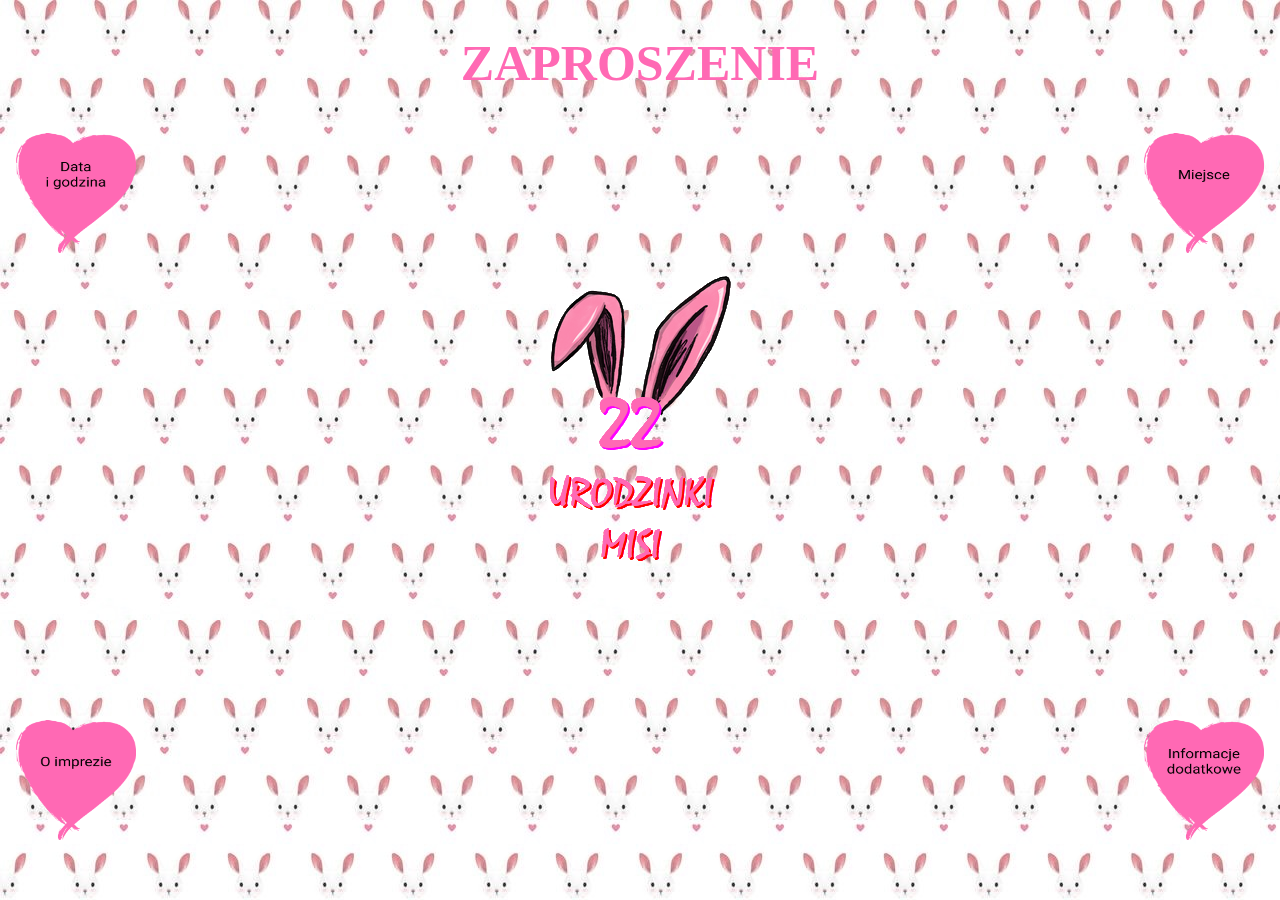
==== index.html @ c4c84a34 "mobile fix" ====
<!DOCTYPE html>
<html>
  <head>
    <title>Zaproszenie</title>
	<meta charset="UTF-8"> 
	<meta name="viewport" content="width=device-width, initial-scale=1" /> 
  <link href="style.css" type="text/css" rel="stylesheet">
  </head>
  <body>
    <div class="header">
	  <a href="./index.html"><h1>ZAPROSZENIE</h1></a>
	</div>
	
		
<!--	<div class="container">
		<a class="twotwo"><img src="22.png" alt="22 Urodzinki Misi"></a>
		<a class="top-left" href="./datetime.html"> <img src="h1date.png" alt="Heart" height="120" width="120"> </a>
		<a class="top-right" href="./place.html"> <img src="h1place.png" alt="Heart" height="120" width="120"> </a>
		<a class="bottom-left" href="./about.html"> <img src="h1about.png" alt="Heart" height="120" width="120"> </a>	
		<a class="bottom-right" href="./info.html"> <img src="h1info.png" alt="Heart" height="120" width="120"> </a>
    </div>
	-->
	<div class="container">
		<a class="top-left" href="./datetime.html"> <img src="h1date.png" alt="Heart" height="120" width="120"> </a>
		<a class="top-right" href="./place.html"> <img src="h1place.png" alt="Heart" height="120" width="120"> </a>
		<a class="bottom-left" href="./about.html"> <img src="h1about.png" alt="Heart" height="120" width="120"> </a>	
		<a class="bottom-right" href="./info.html"> <img src="h1info.png" alt="Heart" height="120" width="120"> </a>
		<a class="twotwo"><img src="22.png" alt="22 Urodzinki Misi"></a>
    </div>
</body>
</html>
---- style.css ----
@media screen and (max-width: 1800px){

	.bottom-left {
		position: absolute;
		bottom: 0px;
		left: 16px;
	}
	.top-left {
		position: absolute;
		top: 8px;
		left: 16px;
	}
	
	.top-right {
		position: absolute;
		top: 8px;
		right: 16px;
	}
	.bottom-right {
		position: absolute;
		bottom: 0px;
		right: 16px;
	}
}

@media screen and (max-width: 800px){


	.bottom-left {
		position: relative;
		top: 8px;
		left: 16px;
	}
	.top-left {
		position: relative;
		top: 8px;
		left: 16px;
	}
	.top-right {
		position: relative;
		top: 8px;
		left: 16px;
	}
	.bottom-right {
		position: relative;
		top: 8px;
		left: 16px;
	}
  
}


html, body {
  margin: 0;
  padding: 0;
}

body {
  font-family: 'Roboto', sans-serif;
  font-size: 30;
  color:hotpink;
  background-color:white;
  background: url(./bunny.jpg);
}

.container {
	font-size: 20px;
	height: 80%;
	width: 100%;
    position: absolute;
    text-align: center;
    color: black;
}

p {
    position: absolute;
    top: 258px;
    left: 16px;
	color: black;
}
.centered {
	padding:50px;
	padding-top: 110px;
	padding-bottom: 50px;
    position: absolute;
    top: 50%;
    left: 50%;
    transform: translate(-50%, -50%);
	background: url(./bunny-ears.png);
	background-repeat: no-repeat;
    background-position: 69% -1%;
	background-size: 200px;
	text-align: center;
	font-size: 50px;
	color: hotpink;
} 

.twotwo { 
    position: relative; 
	text-align: center;
	font-size: 25px;
    top: 20%;
}

a:link {
    text-decoration: none;
	color: hotpink;
}

a:visited {
    text-decoration: none;
	color: hotpink;
}

a:hover {
    text-decoration: underline;
}

a:active {
    text-decoration: underline;
}

h1{	
	font-family: 'Allura', script;
}

h2{	
	margin:0;
	font-family: 'Allura', script;
    text-shadow: 2px 2px #ff00ff;
}

h5{	
	margin:0;
    text-shadow: 2px 2px #ff0000;
	font-family: 'Allura', script;
}

h6{	
	margin:0;
	font-size:15px;
}

.header {
	text-align: center;
	font-size: 25px;
}

.div1 {
    width: 260px;
    padding: 15px;
/*    border: 1px solid red;*/
	font-size:17.5px;
	box-sizing: border-box;
	background-color: rgba(1, 1, 1, 0.7);
}
.div2 {
    width: 200px;
    padding: 15px;
/*    border: 1px solid red;*/
	font-size:17.5px;
	box-sizing: border-box;
	background-color: rgba(1, 1, 1, 0.7);
}
.div3 {
    width: 370px;
    padding: 15px;
/*    border: 1px solid red;*/
	font-size:17.5px;
	box-sizing: border-box;
	background-color: rgba(1, 1, 1, 0.7);
    text-align: justify;
}
.div4 {
    width: 370px;
    padding: 15px;
/*    border: 1px solid red;*/
	font-size:17.5px;
	box-sizing: border-box;
	background-color: rgba(1, 1, 1, 0.7);
}
/*.btn {
	background: url(./heart.png);
	background-size: 150px;
	background-repeat: no-repeat;
	border: 1px;
	height: 150px;
	color: #000;
	padding: 50px 10px;
	text-decoration: none; 
}*/
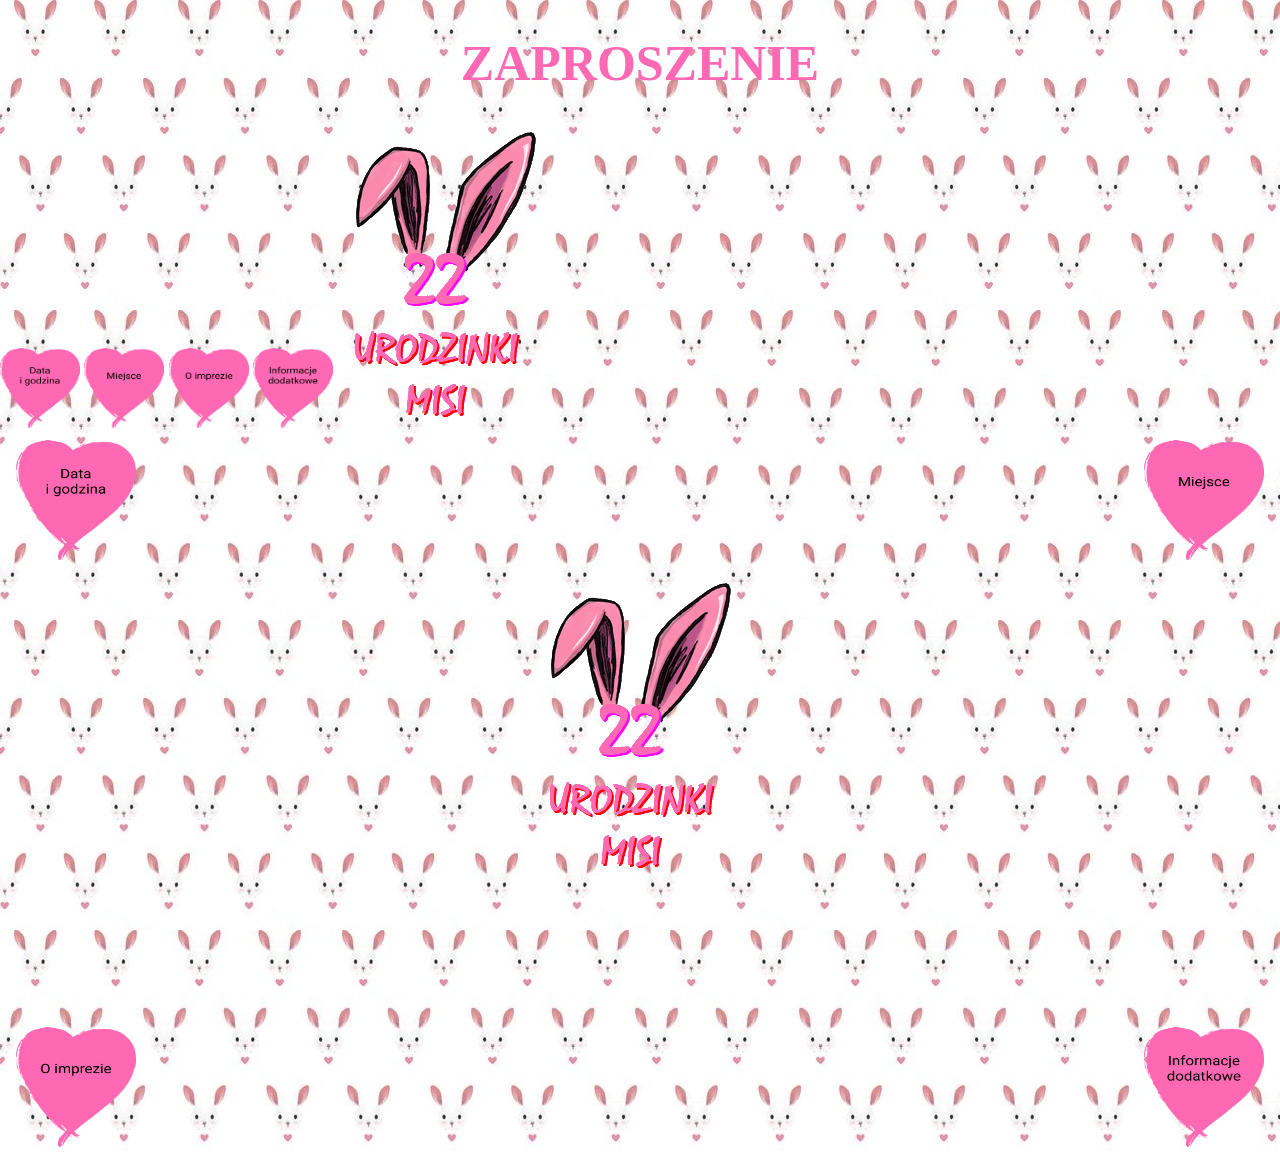
==== commit a85d7e1e: "a" ====
--- a/index.html
+++ b/index.html
@@ -11,21 +11,22 @@
 	  <a href="./index.html"><h1>ZAPROSZENIE</h1></a>
 	</div>
 	
-		
-<!--	<div class="container">
+	
+	<div class="mobile">
+		<a class="l1" href="./datetime.html"> <img src="h1date.png" alt="Heart" height="80px" width="80px"> </a>
+		<a class="l2" href="./place.html"> <img src="h1place.png" alt="Heart" height="80px" width="80px"> </a>
+		<a class="l3" href="./about.html"> <img src="h1about.png" alt="Heart" height="80px" width="80px"> </a>	
+		<a class="l4" href="./info.html"> <img src="h1info.png" alt="Heart" height="80px" width="80px"> </a>
+		<a class="l5"><img src="22.png" alt="22 Urodzinki Misi"></a>
+    </div>
+	
+	<div class="container">
 		<a class="twotwo"><img src="22.png" alt="22 Urodzinki Misi"></a>
 		<a class="top-left" href="./datetime.html"> <img src="h1date.png" alt="Heart" height="120" width="120"> </a>
 		<a class="top-right" href="./place.html"> <img src="h1place.png" alt="Heart" height="120" width="120"> </a>
 		<a class="bottom-left" href="./about.html"> <img src="h1about.png" alt="Heart" height="120" width="120"> </a>	
 		<a class="bottom-right" href="./info.html"> <img src="h1info.png" alt="Heart" height="120" width="120"> </a>
     </div>
-	-->
-	<div class="container">
-		<a class="top-left" href="./datetime.html"> <img src="h1date.png" alt="Heart" height="120" width="120"> </a>
-		<a class="top-right" href="./place.html"> <img src="h1place.png" alt="Heart" height="120" width="120"> </a>
-		<a class="bottom-left" href="./about.html"> <img src="h1about.png" alt="Heart" height="120" width="120"> </a>	
-		<a class="bottom-right" href="./info.html"> <img src="h1info.png" alt="Heart" height="120" width="120"> </a>
-		<a class="twotwo"><img src="22.png" alt="22 Urodzinki Misi"></a>
-    </div>
+
 </body>
 </html>--- a/style.css
+++ b/style.css
@@ -1,51 +1,27 @@
-@media screen and (max-width: 1800px){
+/*@media screen and (max-width: 1800px){
 
-	.bottom-left {
-		position: absolute;
-		bottom: 0px;
-		left: 16px;
+	.mobile{
+		visibility: hidden;
+		clear: both;
+		float: left;
+		margin: 10px auto 5px 20px;
+		width: 28%;
+		display: none;
 	}
-	.top-left {
-		position: absolute;
-		top: 8px;
-		left: 16px;
-	}
-	
-	.top-right {
-		position: absolute;
-		top: 8px;
-		right: 16px;
-	}
-	.bottom-right {
-		position: absolute;
-		bottom: 0px;
-		right: 16px;
-	}
-}
+}*/
 
 @media screen and (max-width: 800px){
 
 
-	.bottom-left {
-		position: relative;
-		top: 8px;
-		left: 16px;
+	.container{
+		visibility: hidden;
+		clear: both;
+		float: left;
+		margin: 10px auto 5px 20px;
+		width: 28%;
+		display: none;
 	}
-	.top-left {
-		position: relative;
-		top: 8px;
-		left: 16px;
-	}
-	.top-right {
-		position: relative;
-		top: 8px;
-		left: 16px;
-	}
-	.bottom-right {
-		position: relative;
-		top: 8px;
-		left: 16px;
-	}
+	
   
 }
 
@@ -95,12 +71,36 @@
 	color: hotpink;
 } 
 
-.twotwo { 
+	.twotwo { 
     position: relative; 
 	text-align: center;
 	font-size: 25px;
     top: 20%;
 }
+
+	.bottom-left {
+		position: absolute;
+		bottom: 0px;
+		left: 16px;
+	}
+	
+	.top-left {
+		position: absolute;
+		top: 8px;
+		left: 16px;
+	}
+	
+	.top-right {
+		position: absolute;
+		top: 8px;
+		right: 16px;
+	}
+	
+	.bottom-right {
+		position: absolute;
+		bottom: 0px;
+		right: 16px;
+	}
 
 a:link {
     text-decoration: none;
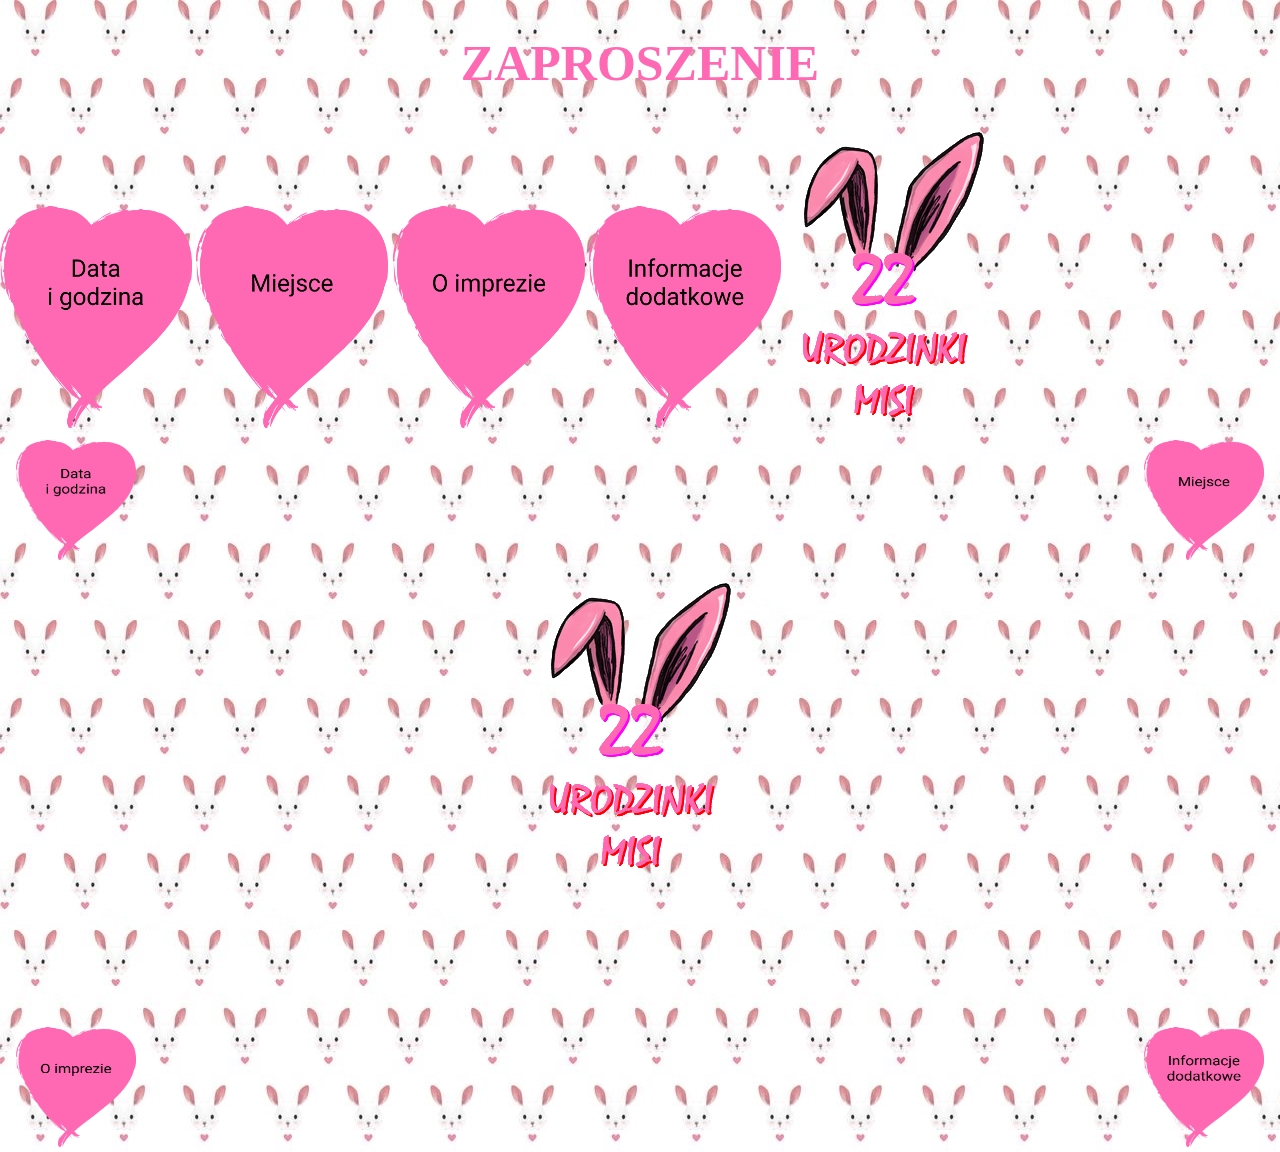
==== commit d7d1ed5a: "a" ====
--- a/index.html
+++ b/index.html
@@ -13,10 +13,10 @@
 	
 	
 	<div class="mobile">
-		<a class="l1" href="./datetime.html"> <img src="h1date.png" alt="Heart" height="80px" width="80px"> </a>
-		<a class="l2" href="./place.html"> <img src="h1place.png" alt="Heart" height="80px" width="80px"> </a>
-		<a class="l3" href="./about.html"> <img src="h1about.png" alt="Heart" height="80px" width="80px"> </a>	
-		<a class="l4" href="./info.html"> <img src="h1info.png" alt="Heart" height="80px" width="80px"> </a>
+		<a class="l1" href="./datetime.html"> <img src="h1date.png" alt="Heart" width="15%"> </a>
+		<a class="l2" href="./place.html"> <img src="h1place.png" alt="Heart" width="15%"> </a>
+		<a class="l3" href="./about.html"> <img src="h1about.png" alt="Heart" width="15%"> </a>	
+		<a class="l4" href="./info.html"> <img src="h1info.png" alt="Heart" width="15%"> </a>
 		<a class="l5"><img src="22.png" alt="22 Urodzinki Misi"></a>
     </div>
 	
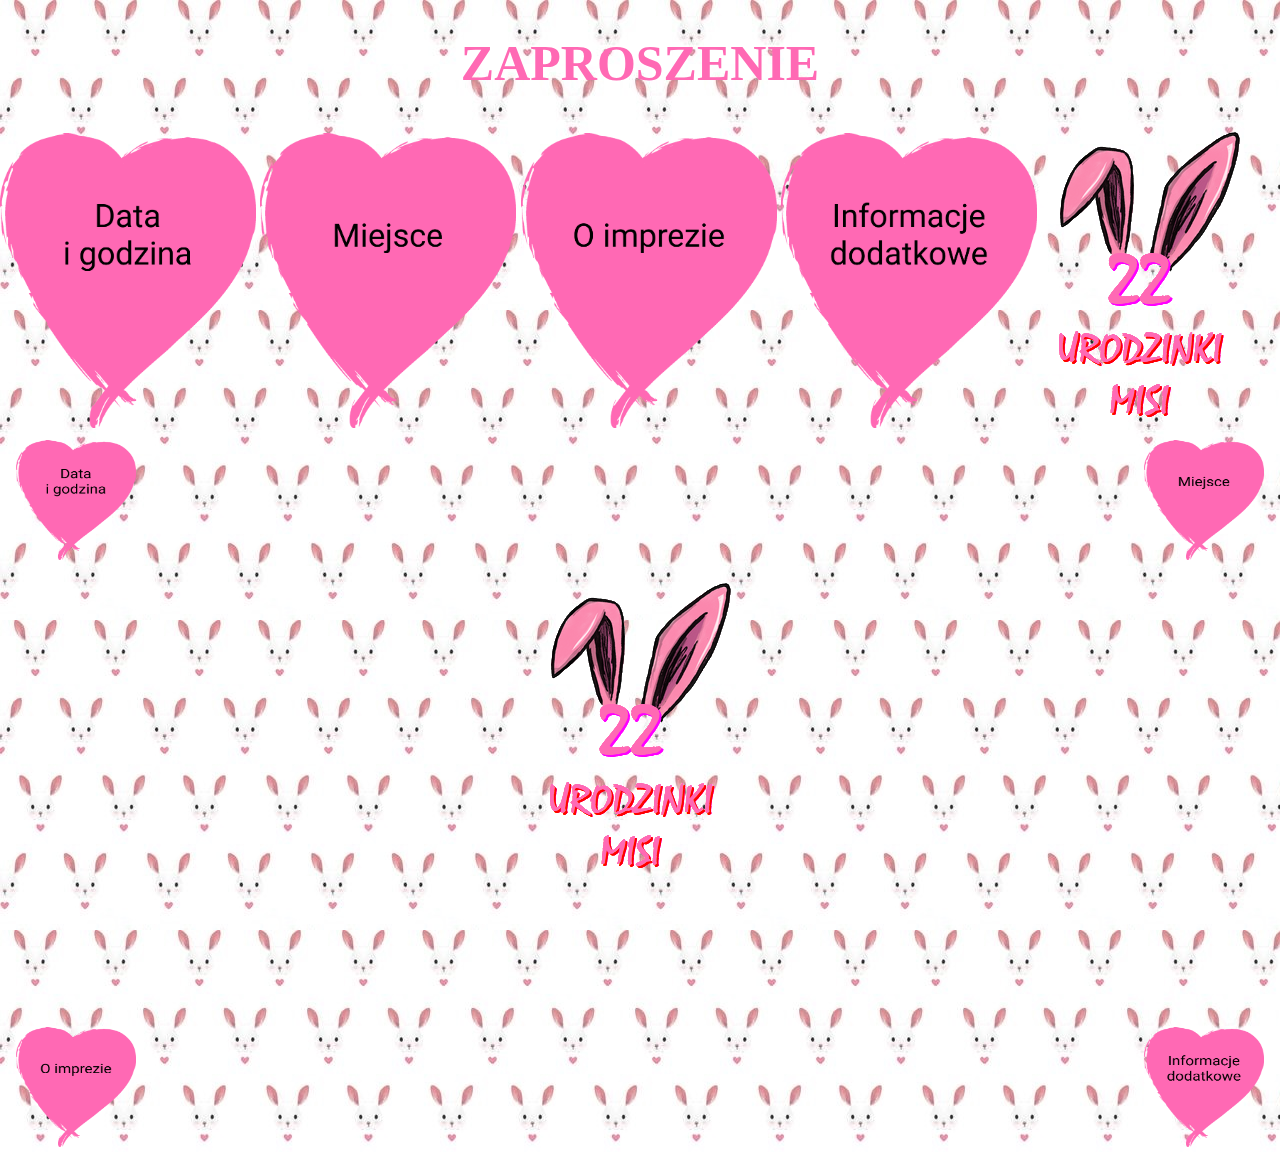
==== commit b17e3f19: "a" ====
--- a/index.html
+++ b/index.html
@@ -13,10 +13,10 @@
 	
 	
 	<div class="mobile">
-		<a class="l1" href="./datetime.html"> <img src="h1date.png" alt="Heart" width="15%"> </a>
-		<a class="l2" href="./place.html"> <img src="h1place.png" alt="Heart" width="15%"> </a>
-		<a class="l3" href="./about.html"> <img src="h1about.png" alt="Heart" width="15%"> </a>	
-		<a class="l4" href="./info.html"> <img src="h1info.png" alt="Heart" width="15%"> </a>
+		<a class="l1" href="./datetime.html"> <img src="h1date.png" alt="Heart" width="20%"> </a>
+		<a class="l2" href="./place.html"> <img src="h1place.png" alt="Heart" width="20%"> </a>
+		<a class="l3" href="./about.html"> <img src="h1about.png" alt="Heart" width="20%"> </a>	
+		<a class="l4" href="./info.html"> <img src="h1info.png" alt="Heart" width="20%"> </a>
 		<a class="l5"><img src="22.png" alt="22 Urodzinki Misi"></a>
     </div>
 	
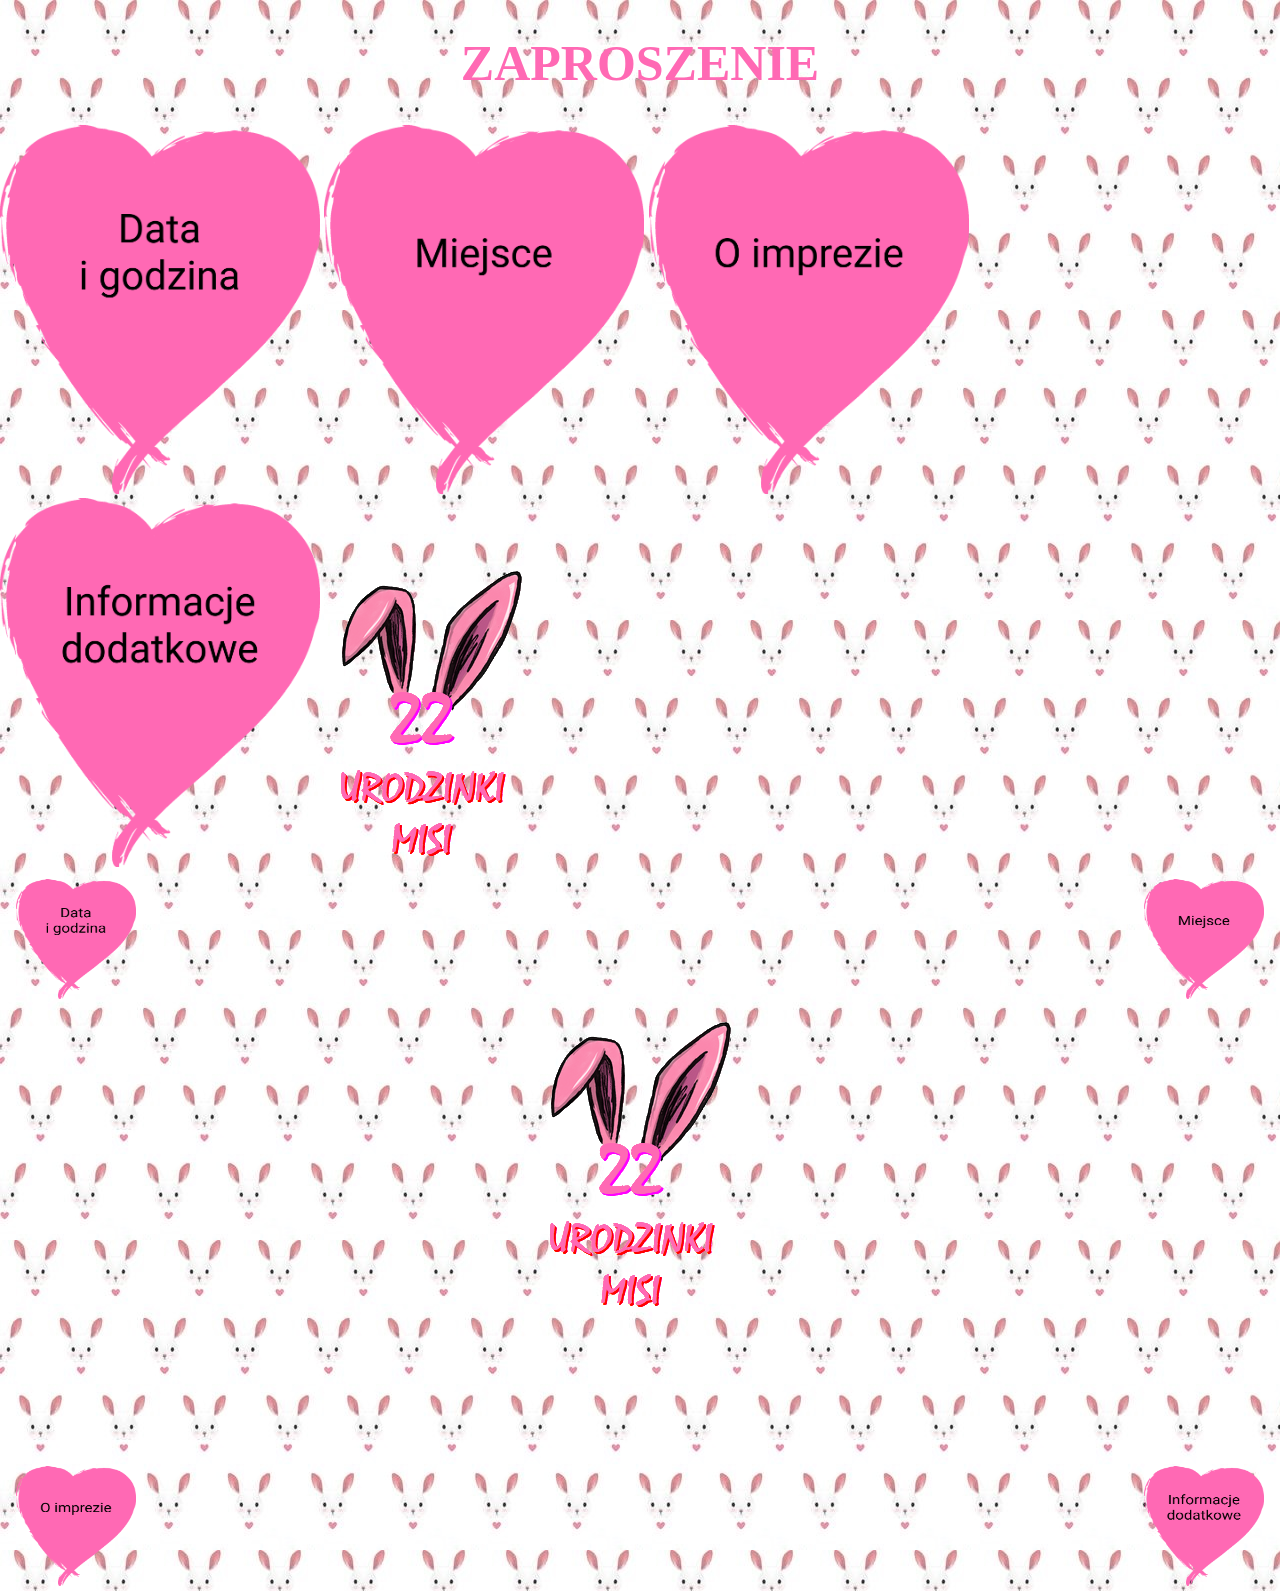
==== commit 3216f56a: "25" ====
--- a/index.html
+++ b/index.html
@@ -13,10 +13,10 @@
 	
 	
 	<div class="mobile">
-		<a class="l1" href="./datetime.html"> <img src="h1date.png" alt="Heart" width="20%"> </a>
-		<a class="l2" href="./place.html"> <img src="h1place.png" alt="Heart" width="20%"> </a>
-		<a class="l3" href="./about.html"> <img src="h1about.png" alt="Heart" width="20%"> </a>	
-		<a class="l4" href="./info.html"> <img src="h1info.png" alt="Heart" width="20%"> </a>
+		<a class="l1" href="./datetime.html"> <img src="h1date.png" alt="Heart" width="25%"> </a>
+		<a class="l2" href="./place.html"> <img src="h1place.png" alt="Heart" width="25%"> </a>
+		<a class="l3" href="./about.html"> <img src="h1about.png" alt="Heart" width="25%"> </a>	
+		<a class="l4" href="./info.html"> <img src="h1info.png" alt="Heart" width="25%"> </a>
 		<a class="l5"><img src="22.png" alt="22 Urodzinki Misi"></a>
     </div>
 	
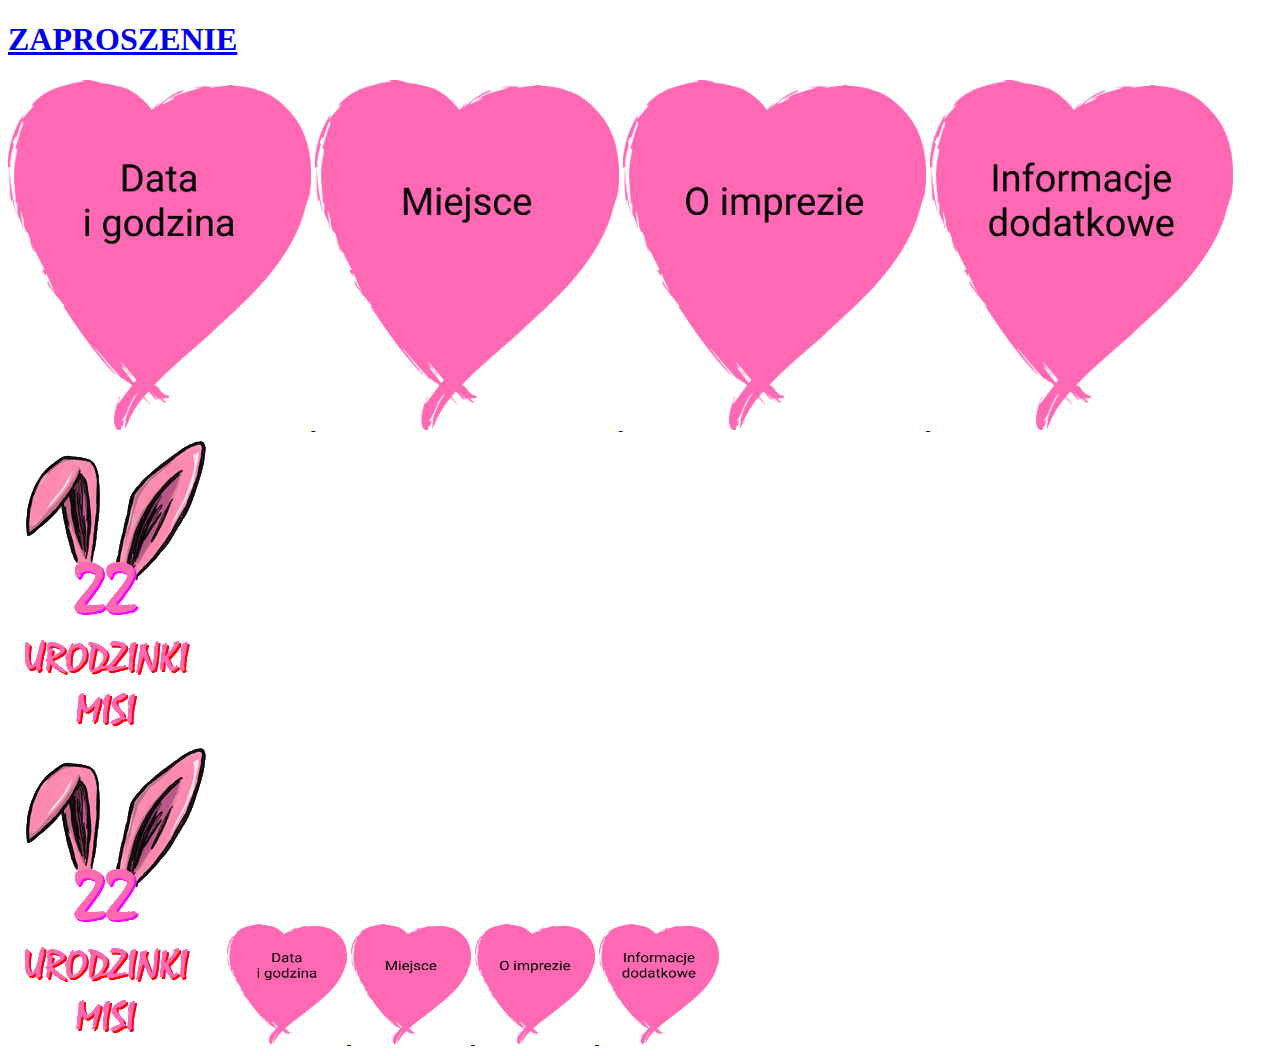
==== commit 1319f131: "l5" ====
--- a/index.html
+++ b/index.html
@@ -13,11 +13,12 @@
 	
 	
 	<div class="mobile">
-		<a class="l1" href="./datetime.html"> <img src="h1date.png" alt="Heart" width="25%"> </a>
-		<a class="l2" href="./place.html"> <img src="h1place.png" alt="Heart" width="25%"> </a>
-		<a class="l3" href="./about.html"> <img src="h1about.png" alt="Heart" width="25%"> </a>	
-		<a class="l4" href="./info.html"> <img src="h1info.png" alt="Heart" width="25%"> </a>
-		<a class="l5"><img src="22.png" alt="22 Urodzinki Misi"></a>
+		<a class="l1" href="./datetime.html"> <img src="h1date.png" alt="Heart" width="24%"> </a>
+		<a class="l2" href="./place.html"> <img src="h1place.png" alt="Heart" width="24%"> </a>
+		<a class="l3" href="./about.html"> <img src="h1about.png" alt="Heart" width="24%"> </a>	
+		<a class="l4" href="./info.html"> <img src="h1info.png" alt="Heart" width="24%"> </a>
+		<br>
+		<div class="l5"><img src="22.png" alt="22 Urodzinki Misi"></div>
     </div>
 	
 	<div class="container">
--- a/style.css
+++ b/style.css
@@ -22,6 +22,11 @@
 		display: none;
 	}
 	
+	.l5 { 
+		position: relative; 
+		text-align: center;
+		font-size: 25px;
+		top: 20%;
   
 }
 
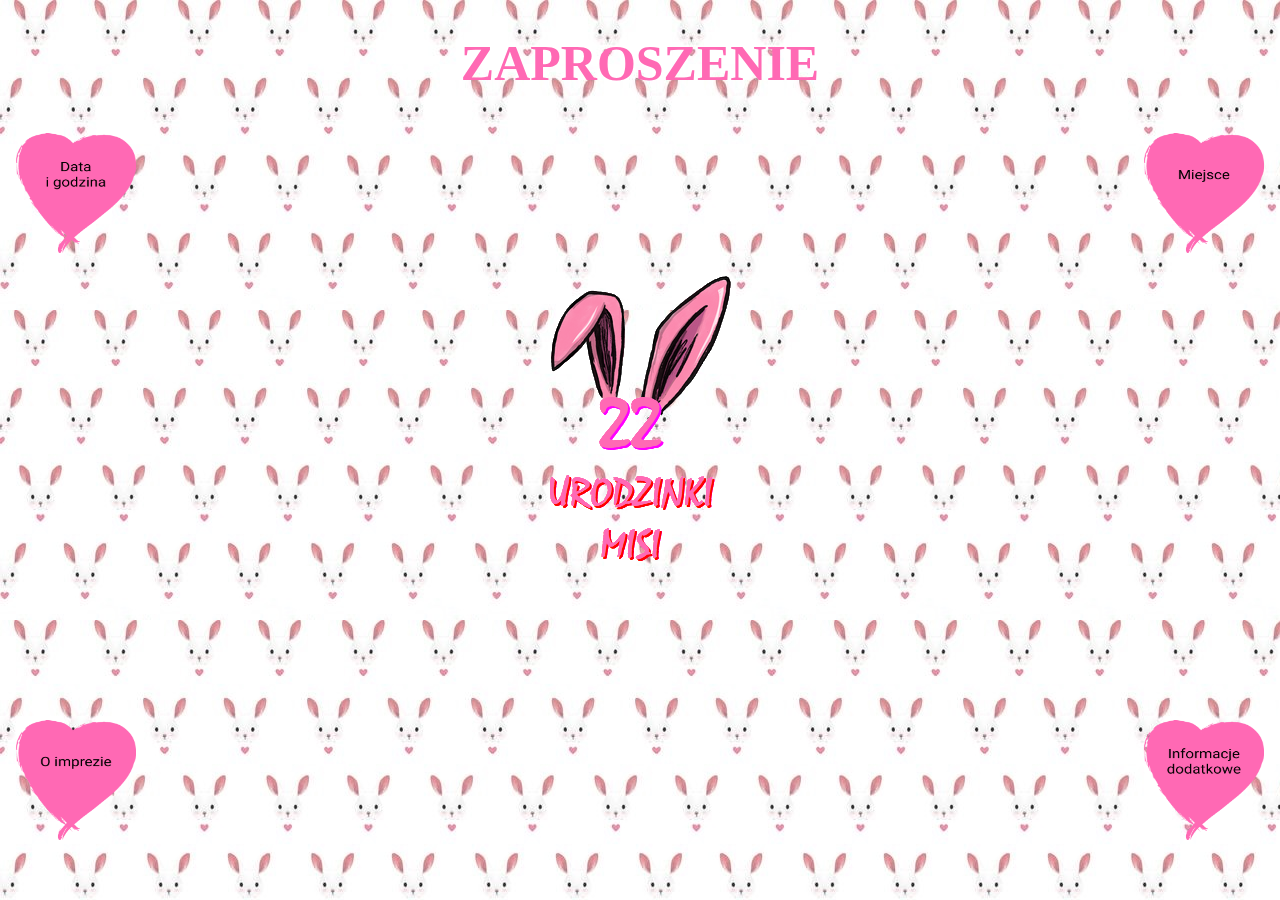
==== commit 2ddbb417: "goddamn" ====
--- a/index.html
+++ b/index.html
@@ -18,7 +18,9 @@
 		<a class="l3" href="./about.html"> <img src="h1about.png" alt="Heart" width="24%"> </a>	
 		<a class="l4" href="./info.html"> <img src="h1info.png" alt="Heart" width="24%"> </a>
 		<br>
-		<div class="l5"><img src="22.png" alt="22 Urodzinki Misi"></div>
+		<div class="twotwo">
+			<div class="l5"><img src="22.png" alt="22 Urodzinki Misi"></div>
+		</div>
     </div>
 	
 	<div class="container">
--- a/style.css
+++ b/style.css
@@ -1,18 +1,18 @@
-/*@media screen and (max-width: 1800px){
+@media screen and (max-width: 1800px){
 
 	.mobile{
 		visibility: hidden;
-		clear: both;
-		float: left;
-		margin: 10px auto 5px 20px;
-		width: 28%;
 		display: none;
 	}
-}*/
+}
 
 @media screen and (max-width: 800px){
 
-
+	.mobile{
+		visibility: visible;
+		display: block;
+	}
+	
 	.container{
 		visibility: hidden;
 		clear: both;
@@ -27,7 +27,21 @@
 		text-align: center;
 		font-size: 25px;
 		top: 20%;
-  
+	}
+	.mobiled {
+	padding-top: 70px;
+/*	width: 80%;
+	margin: auto;
+    transform: translate(50%, 50%);*/
+	background: url(./bunny-ears.png);
+	background-repeat: no-repeat;
+    background-position: 100% 0%;
+	background-size: 200px;
+	text-align: center;
+	font-size: 50px;
+	color: hotpink;
+} 
+	
 }
 
 
@@ -153,6 +167,7 @@
 
 .div1 {
     width: 260px;
+	margin: auto;
     padding: 15px;
 /*    border: 1px solid red;*/
 	font-size:17.5px;
@@ -161,6 +176,7 @@
 }
 .div2 {
     width: 200px;
+	margin: auto;
     padding: 15px;
 /*    border: 1px solid red;*/
 	font-size:17.5px;
@@ -169,6 +185,7 @@
 }
 .div3 {
     width: 370px;
+	margin: auto;
     padding: 15px;
 /*    border: 1px solid red;*/
 	font-size:17.5px;
@@ -178,6 +195,7 @@
 }
 .div4 {
     width: 370px;
+	margin: auto;
     padding: 15px;
 /*    border: 1px solid red;*/
 	font-size:17.5px;
